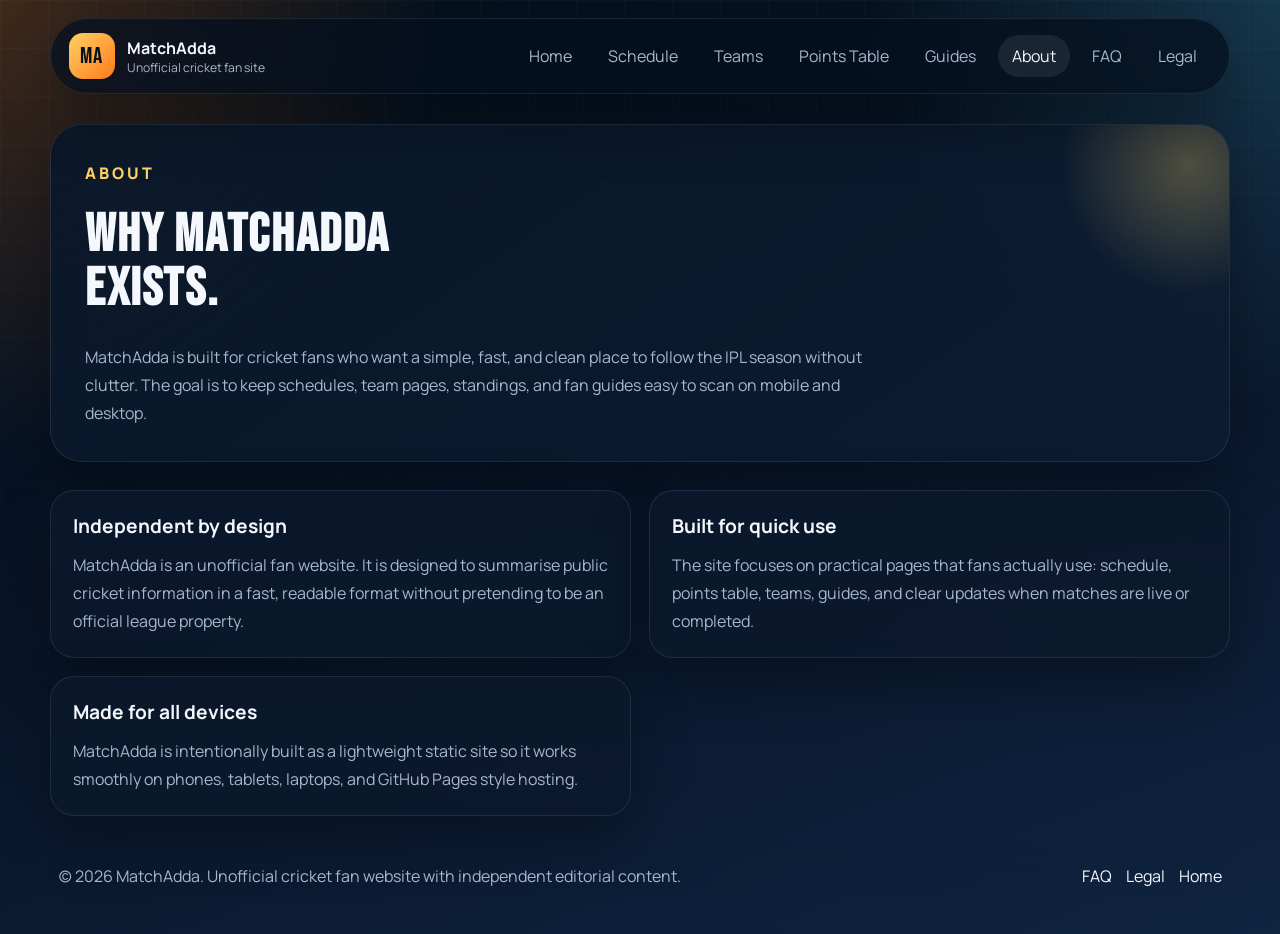
==== about.html @ 90e1fa32 "Add files via upload" ====
<!DOCTYPE html>
<html lang="en">
<head>
  <meta charset="UTF-8">
  <meta name="viewport" content="width=device-width, initial-scale=1.0">
  <title>About | MatchAdda</title>
  <meta name="description" content="Learn what MatchAdda is, why it exists, and how this independent IPL fan website is designed to help cricket fans.">
  <meta property="og:title" content="About MatchAdda">
  <meta property="og:description" content="Independent IPL fan website built for quick schedule checks, standings, teams, and match-day updates.">
  <meta property="og:type" content="website">
  <meta property="og:image" content="social-preview.svg">
  <meta name="twitter:card" content="summary_large_image">
  <meta name="twitter:title" content="About MatchAdda">
  <meta name="twitter:description" content="Independent IPL fan website built for quick schedule checks, standings, teams, and match-day updates.">
  <meta name="twitter:image" content="social-preview.svg">
  <link rel="icon" href="favicon.svg" type="image/svg+xml">
  <link rel="preconnect" href="https://fonts.googleapis.com">
  <link rel="preconnect" href="https://fonts.gstatic.com" crossorigin>
  <link href="https://fonts.googleapis.com/css2?family=Bebas+Neue&family=Manrope:wght@400;500;700;800&display=swap" rel="stylesheet">
  <link rel="stylesheet" href="style.css">
</head>
<body>
  <div class="page-shell">
    <header class="site-header">
      <a class="brand" href="index.html">
        <span class="brand-mark">MA</span>
        <span>
          <strong>MatchAdda</strong>
          <small>Unofficial cricket fan site</small>
        </span>
      </a>
      <button class="nav-toggle" aria-expanded="false" aria-controls="site-nav">Menu</button>
      <nav id="site-nav" class="site-nav">
        <a href="index.html">Home</a>
        <a href="schedule.html">Schedule</a>
        <a href="teams.html">Teams</a>
        <a href="points-table.html">Points Table</a>
        <a href="guides.html">Guides</a>
        <a class="active" href="about.html">About</a>
        <a href="faq.html">FAQ</a>
        <a href="legal.html">Legal</a>
      </nav>
    </header>

    <main class="page-main">
      <section class="page-hero">
        <p class="eyebrow">About</p>
        <h1>Why MatchAdda exists.</h1>
        <p>
          MatchAdda is built for cricket fans who want a simple, fast, and clean place to follow the IPL season without
          clutter. The goal is to keep schedules, team pages, standings, and fan guides easy to scan on mobile and desktop.
        </p>
      </section>

      <section class="section">
        <div class="split-layout">
          <article class="glass-panel">
            <h3>Independent by design</h3>
            <p>
              MatchAdda is an unofficial fan website. It is designed to summarise public cricket information in a fast,
              readable format without pretending to be an official league property.
            </p>
          </article>
          <article class="glass-panel">
            <h3>Built for quick use</h3>
            <p>
              The site focuses on practical pages that fans actually use: schedule, points table, teams, guides, and
              clear updates when matches are live or completed.
            </p>
          </article>
          <article class="glass-panel">
            <h3>Made for all devices</h3>
            <p>
              MatchAdda is intentionally built as a lightweight static site so it works smoothly on phones, tablets,
              laptops, and GitHub Pages style hosting.
            </p>
          </article>
        </div>
      </section>
    </main>

    <footer class="site-footer">
      <p>(c) 2026 MatchAdda. Unofficial cricket fan website with independent editorial content.</p>
      <div>
        <a href="faq.html">FAQ</a>
        <a href="legal.html">Legal</a>
        <a href="index.html">Home</a>
      </div>
    </footer>
  </div>

  <script src="main.js"></script>
</body>
</html>
---- style.css ----
:root {
  --bg: #07111f;
  --bg-soft: #0d1d32;
  --panel: rgba(11, 25, 45, 0.82);
  --panel-strong: rgba(9, 19, 36, 0.92);
  --line: rgba(255, 255, 255, 0.09);
  --text: #f4f7fb;
  --muted: #a7b7cd;
  --orange: #ff7a18;
  --gold: #ffd166;
  --sky: #52c7ea;
  --red: #ff5d73;
  --shadow: 0 24px 60px rgba(0, 0, 0, 0.32);
  --radius: 24px;
  --radius-sm: 16px;
}

* {
  box-sizing: border-box;
}

html {
  scroll-behavior: smooth;
}

body {
  margin: 0;
  min-height: 100vh;
  font-family: "Manrope", sans-serif;
  color: var(--text);
  overflow-x: hidden;
  background:
    radial-gradient(circle at top left, rgba(255, 122, 24, 0.24), transparent 28%),
    radial-gradient(circle at top right, rgba(82, 199, 234, 0.2), transparent 26%),
    linear-gradient(160deg, #04101b 0%, #081427 44%, #0f2440 100%);
}

body::before {
  content: "";
  position: fixed;
  inset: 0;
  pointer-events: none;
  background-image:
    linear-gradient(rgba(255, 255, 255, 0.03) 1px, transparent 1px),
    linear-gradient(90deg, rgba(255, 255, 255, 0.03) 1px, transparent 1px);
  background-size: 48px 48px;
  mask-image: linear-gradient(to bottom, rgba(0, 0, 0, 0.75), transparent);
}

a {
  color: inherit;
  text-decoration: none;
}

.page-shell {
  width: min(1180px, calc(100% - 32px));
  margin: 0 auto;
  padding: 18px 0 40px;
  min-width: 0;
}

.site-header,
.site-footer,
.hero,
.page-hero,
.info-card,
.team-card,
.guide-card,
.glass-panel,
.featured-card,
.table-wrap,
.timeline-item {
  backdrop-filter: blur(16px);
}

.site-header {
  position: sticky;
  top: 16px;
  z-index: 20;
  display: flex;
  align-items: center;
  justify-content: space-between;
  gap: 20px;
  margin-bottom: 30px;
  padding: 14px 18px;
  background: rgba(5, 16, 30, 0.74);
  border: 1px solid var(--line);
  border-radius: 999px;
  box-shadow: var(--shadow);
}

.brand {
  display: inline-flex;
  align-items: center;
  gap: 12px;
  min-width: 0;
}

.brand strong,
.brand small {
  display: block;
}

.brand strong {
  font-size: 1rem;
}

.brand small {
  color: var(--muted);
  font-size: 0.76rem;
}

.brand-mark {
  display: grid;
  place-items: center;
  width: 46px;
  height: 46px;
  border-radius: 14px;
  font-family: "Bebas Neue", sans-serif;
  font-size: 1.45rem;
  letter-spacing: 0.06em;
  color: #04101b;
  background: linear-gradient(135deg, var(--gold), var(--orange));
}

.site-nav {
  display: flex;
  align-items: center;
  gap: 8px;
  flex-wrap: wrap;
  justify-content: flex-end;
}

.site-nav a {
  padding: 10px 14px;
  border-radius: 999px;
  color: var(--muted);
  transition: 0.25s ease;
}

.site-nav a:hover,
.site-nav a.active {
  color: var(--text);
  background: rgba(255, 255, 255, 0.08);
}

.nav-toggle {
  display: none;
  border: 0;
  padding: 10px 14px;
  border-radius: 999px;
  color: var(--text);
  background: rgba(255, 255, 255, 0.08);
  font: inherit;
}

.hero,
.page-hero {
  position: relative;
  overflow: hidden;
  min-width: 0;
  background: linear-gradient(145deg, rgba(10, 24, 43, 0.92), rgba(13, 29, 50, 0.72));
  border: 1px solid var(--line);
  border-radius: calc(var(--radius) + 8px);
  box-shadow: var(--shadow);
}

.hero {
  display: grid;
  grid-template-columns: 1.2fr 0.8fr;
  gap: 26px;
  padding: 42px;
  min-height: 0;
}

.page-hero {
  display: grid;
  gap: 14px;
  align-content: start;
  width: 100%;
  padding: 34px;
  min-height: 0;
}

.compact-hero {
  gap: 12px;
}

.hero::after,
.page-hero::after {
  content: "";
  position: absolute;
  right: -90px;
  top: -90px;
  width: 260px;
  height: 260px;
  border-radius: 50%;
  background: radial-gradient(circle, rgba(255, 209, 102, 0.28), transparent 70%);
}

.eyebrow {
  margin: 0 0 8px;
  color: var(--gold);
  font-size: 0.85rem;
  font-weight: 800;
  letter-spacing: 0.18em;
  text-transform: uppercase;
}

h1,
h2,
h3 {
  margin: 0 0 12px;
}

h1 {
  max-width: 10ch;
  font-family: "Bebas Neue", sans-serif;
  font-size: clamp(3rem, 8vw, 5.8rem);
  line-height: 0.95;
  letter-spacing: 0.03em;
}

.page-hero h1 {
  max-width: 16ch;
  font-size: clamp(2.35rem, 4.2vw, 4.2rem);
  line-height: 1;
}

h2 {
  font-size: clamp(1.8rem, 3vw, 2.6rem);
  line-height: 1.05;
}

h3 {
  font-size: 1.2rem;
}

p {
  margin: 0;
  color: var(--muted);
  line-height: 1.75;
  overflow-wrap: anywhere;
}

.hero-text {
  max-width: 58ch;
  font-size: 1.04rem;
}

.page-hero p {
  max-width: 78ch;
  font-size: 1rem;
}

.hero-actions {
  display: flex;
  flex-wrap: wrap;
  gap: 12px;
  margin: 26px 0;
}

.btn {
  display: inline-flex;
  align-items: center;
  justify-content: center;
  min-height: 48px;
  padding: 0 18px;
  border-radius: 999px;
  font-weight: 800;
  transition: transform 0.25s ease, background 0.25s ease;
}

.btn:hover {
  transform: translateY(-2px);
}

.btn-primary {
  color: #05101b;
  background: linear-gradient(135deg, var(--gold), var(--orange));
}

.btn-secondary {
  background: rgba(255, 255, 255, 0.08);
  border: 1px solid var(--line);
}

.hero-meta {
  display: grid;
  gap: 10px;
  padding: 0;
  margin: 0;
  list-style: none;
}

.hero-meta li {
  padding: 12px 14px;
  color: var(--muted);
  background: rgba(255, 255, 255, 0.04);
  border: 1px solid var(--line);
  border-radius: 14px;
}

.hero-panel {
  display: grid;
  gap: 18px;
  align-content: center;
}

.featured-card,
.info-card,
.team-card,
.guide-card,
.glass-panel,
.timeline-item {
  padding: 22px;
  background: var(--panel);
  border: 1px solid var(--line);
  border-radius: var(--radius);
  box-shadow: var(--shadow);
}

.card-label {
  margin-bottom: 10px;
  color: var(--sky);
  font-size: 0.78rem;
  font-weight: 800;
  letter-spacing: 0.16em;
  text-transform: uppercase;
}

.mini-grid,
.card-grid,
.split-layout,
.guide-list,
.legal-stack {
  display: grid;
  gap: 18px;
  min-width: 0;
}

.mini-grid {
  grid-template-columns: repeat(2, minmax(0, 1fr));
}

.stat-chip {
  padding: 16px;
  background: rgba(255, 255, 255, 0.04);
  border: 1px solid var(--line);
  border-radius: var(--radius-sm);
}

.stat-chip span {
  display: block;
  margin-bottom: 8px;
  color: var(--muted);
  font-size: 0.85rem;
}

.today-match {
  display: grid;
  grid-template-columns: 1.3fr 0.7fr;
  gap: 18px;
  padding: 22px;
  background: linear-gradient(135deg, rgba(17, 36, 60, 0.9), rgba(13, 29, 50, 0.76));
  border: 1px solid var(--line);
  border-radius: var(--radius);
  box-shadow: var(--shadow);
}

.today-match-copy,
.today-match-meta {
  min-width: 0;
}

.today-match-meta {
  display: grid;
  align-content: center;
  justify-items: end;
  gap: 12px;
}

.status-pill {
  display: inline-flex;
  align-items: center;
  justify-content: center;
  min-height: 36px;
  padding: 0 14px;
  border-radius: 999px;
  font-size: 0.84rem;
  font-weight: 800;
  letter-spacing: 0.08em;
  text-transform: uppercase;
  white-space: nowrap;
}

.status-live {
  color: #fff5f7;
  background: linear-gradient(135deg, #ff5d73, #ff7a18);
}

.status-upcoming {
  color: #dff7ff;
  background: rgba(82, 199, 234, 0.16);
  border: 1px solid rgba(82, 199, 234, 0.3);
}

.status-completed {
  color: #eefde2;
  background: rgba(155, 229, 100, 0.14);
  border: 1px solid rgba(155, 229, 100, 0.34);
}

.section {
  margin-top: 28px;
}

.section-heading {
  margin-bottom: 18px;
}

.section-note {
  margin-top: 14px;
  padding: 12px 14px;
  color: var(--muted);
  background: rgba(255, 255, 255, 0.04);
  border: 1px solid var(--line);
  border-radius: 14px;
}

.card-grid {
  grid-template-columns: repeat(4, minmax(0, 1fr));
}

.card-grid.two-up,
.split-layout {
  grid-template-columns: repeat(2, minmax(0, 1fr));
}

.info-card a {
  display: inline-block;
  margin-top: 16px;
  color: var(--text);
  font-weight: 800;
}

.accent-orange {
  border-color: rgba(255, 122, 24, 0.25);
}

.accent-blue {
  border-color: rgba(82, 199, 234, 0.25);
}

.accent-gold {
  border-color: rgba(255, 209, 102, 0.25);
}

.accent-red {
  border-color: rgba(255, 93, 115, 0.25);
}

.page-main {
  display: grid;
  gap: 0;
  min-width: 0;
}

.timeline {
  display: grid;
  gap: 16px;
  min-width: 0;
}

.timeline-item {
  display: grid;
  grid-template-columns: 120px 1fr;
  gap: 16px;
  align-items: start;
  min-width: 0;
}

.timeline-date {
  display: inline-flex;
  justify-content: center;
  justify-self: start;
  width: fit-content;
  max-width: 100%;
  padding: 10px 14px;
  color: #04101b;
  font-weight: 800;
  background: linear-gradient(135deg, var(--gold), var(--orange));
  border-radius: 999px;
}

.table-wrap {
  position: relative;
  display: block;
  width: 100%;
  max-width: 100%;
  inline-size: 100%;
  overflow-x: auto;
  overflow-y: hidden;
  -webkit-overflow-scrolling: touch;
  overscroll-behavior-x: contain;
  touch-action: pan-x;
  padding: 10px;
  background: var(--panel-strong);
  border: 1px solid var(--line);
  border-radius: var(--radius);
  box-shadow: var(--shadow);
  scrollbar-width: thin;
  min-width: 0;
}

.table-wrap table {
  width: 100%;
  border-collapse: collapse;
  min-width: 680px;
}

th,
td {
  padding: 16px 14px;
  text-align: left;
  border-bottom: 1px solid rgba(255, 255, 255, 0.08);
}

th {
  color: var(--gold);
  font-size: 0.88rem;
  letter-spacing: 0.08em;
  text-transform: uppercase;
}

tbody tr:hover {
  background: rgba(255, 255, 255, 0.03);
}

.team-grid {
  display: grid;
  grid-template-columns: repeat(2, minmax(0, 1fr));
  gap: 18px;
  min-width: 0;
}

.team-card p {
  margin-bottom: 10px;
  color: var(--gold);
}

.team-card span {
  color: var(--muted);
  line-height: 1.7;
}

.guide-list,
.legal-stack {
  grid-template-columns: repeat(2, minmax(0, 1fr));
}

.faq-list {
  display: grid;
  gap: 18px;
}

.site-footer {
  display: flex;
  align-items: center;
  justify-content: space-between;
  gap: 18px;
  margin-top: 28px;
  padding: 18px 8px 4px;
  min-width: 0;
}

.site-footer div {
  display: flex;
  flex-wrap: wrap;
  gap: 14px;
  min-width: 0;
}

.hero-copy,
.hero-panel,
.info-card,
.team-card,
.guide-card,
.glass-panel,
.featured-card,
.section,
.section-heading {
  min-width: 0;
}

.site-nav a,
.brand strong,
.brand small,
.site-footer a,
.site-footer p {
  overflow-wrap: anywhere;
}

@media (max-width: 1120px) {
  .page-shell {
    width: min(100% - 28px, 1180px);
  }

  .hero {
    grid-template-columns: 1fr;
    padding: 34px 28px;
  }

  .site-nav {
    gap: 6px;
  }

  .card-grid {
    grid-template-columns: repeat(2, minmax(0, 1fr));
  }

  .today-match {
    grid-template-columns: 1fr;
  }

  .today-match-meta {
    justify-items: start;
  }
}

@media (max-width: 960px) {
  .site-header {
    top: 10px;
    margin-bottom: 24px;
    padding: 12px 14px;
  }

  .site-nav a {
    padding: 9px 12px;
  }

  .card-grid,
  .card-grid.two-up,
  .split-layout,
  .team-grid,
  .guide-list,
  .legal-stack,
  .faq-list {
    grid-template-columns: 1fr;
  }

  .hero {
    padding: 32px 24px;
  }

  .page-hero {
    padding: 26px 22px;
  }

  h1 {
    max-width: 11ch;
  }

  .page-hero h1 {
    max-width: 13ch;
    font-size: clamp(2.2rem, 6vw, 3.4rem);
  }
}

@media (max-width: 760px) {
  .page-shell {
    width: min(100% - 20px, 1180px);
  }

  .site-header {
    position: sticky;
    align-items: flex-start;
    flex-wrap: wrap;
    border-radius: 28px;
  }

  .nav-toggle {
    display: inline-flex;
    margin-left: auto;
  }

  .site-nav {
    display: none;
    width: 100%;
    flex-direction: column;
    align-items: stretch;
    padding-top: 8px;
  }

  .site-nav.open {
    display: flex;
  }

  .site-nav a {
    border-radius: 14px;
  }

  .hero,
  .page-hero {
    border-radius: 28px;
  }

  .hero {
    padding: 26px 18px;
    gap: 18px;
  }

  .page-hero {
    padding: 22px 18px;
  }

  .section {
    margin-top: 22px;
  }

  .featured-card,
  .info-card,
  .team-card,
  .guide-card,
  .glass-panel,
  .timeline-item {
    padding: 18px;
  }

  .mini-grid {
    grid-template-columns: 1fr;
  }

  .timeline-item {
    grid-template-columns: 1fr;
  }

  .site-footer {
    flex-direction: column;
    align-items: flex-start;
    padding-top: 8px;
  }

  .site-footer p {
    font-size: 0.92rem;
    max-width: 100%;
  }

  th,
  td {
    padding: 14px 10px;
  }

  .table-wrap table {
    min-width: 700px;
  }
}

@media (max-width: 480px) {
  .page-shell {
    width: calc(100% - 16px);
    padding-top: 12px;
  }

  .site-header {
    top: 8px;
    gap: 12px;
    padding: 12px;
    border-radius: 24px;
  }

  .brand {
    gap: 10px;
    max-width: calc(100% - 92px);
  }

  .brand-mark {
    width: 40px;
    height: 40px;
    border-radius: 12px;
    font-size: 1.25rem;
  }

  .brand strong {
    font-size: 0.95rem;
  }

  .brand small {
    font-size: 0.72rem;
  }

  .nav-toggle {
    padding: 9px 12px;
  }

  .hero,
  .page-hero {
    border-radius: 24px;
  }

  .hero {
    padding: 22px 16px;
  }

  .page-hero {
    padding: 18px 14px;
  }

  h1 {
    max-width: none;
    font-size: clamp(2.35rem, 14vw, 3.3rem);
  }

  .page-hero h1 {
    max-width: 10ch;
    font-size: clamp(1.7rem, 8.4vw, 2.2rem);
    line-height: 1.02;
    word-break: break-word;
  }

  h2 {
    font-size: clamp(1.4rem, 8vw, 2rem);
  }

  .hero-text,
  p {
    font-size: 0.96rem;
    line-height: 1.65;
  }

  .page-hero p {
    max-width: none;
    font-size: 0.92rem;
  }

  .site-footer p,
  .timeline-item p,
  .info-card p,
  .page-hero p {
    overflow-wrap: anywhere;
    word-break: break-word;
  }

  .compact-hero {
    gap: 10px;
  }

  .timeline-item {
    overflow: hidden;
  }

  .timeline-date {
    padding: 8px 12px;
    font-size: 0.9rem;
    white-space: nowrap;
  }

  .timeline-item h3 {
    font-size: 1rem;
    margin-bottom: 8px;
  }

  .timeline-item p {
    font-size: 0.9rem;
  }

  .card-grid.two-up {
    gap: 14px;
  }

  .card-grid.two-up .info-card {
    overflow: hidden;
  }

  .card-grid.two-up .info-card h3 {
    font-size: 1rem;
  }

  .card-grid.two-up .info-card p {
    font-size: 0.9rem;
  }

  .btn {
    width: 100%;
  }

  .hero-actions {
    display: grid;
    grid-template-columns: 1fr;
  }

  .hero-meta li,
  .stat-chip,
  .site-nav a {
    padding-left: 12px;
    padding-right: 12px;
  }

  .table-wrap {
    display: block;
    overflow-x: auto;
    overflow-y: hidden;
    max-width: 100%;
    inline-size: 100%;
    padding: 8px 6px 10px;
    border-radius: 20px;
    touch-action: pan-x;
    contain: inline-size layout paint;
  }

  .table-wrap table {
    width: max-content;
    min-width: 720px;
  }

  th,
  td {
    white-space: nowrap;
  }

  .table-wrap::after {
    content: "Swipe left-right to view full table";
    display: block;
    margin-top: 10px;
    color: var(--muted);
    font-size: 0.82rem;
    text-align: center;
  }

  .eyebrow {
    font-size: 0.78rem;
    letter-spacing: 0.14em;
  }

  .site-footer {
    gap: 12px;
    padding-bottom: 10px;
  }

  .site-footer div {
    gap: 10px 14px;
  }
}
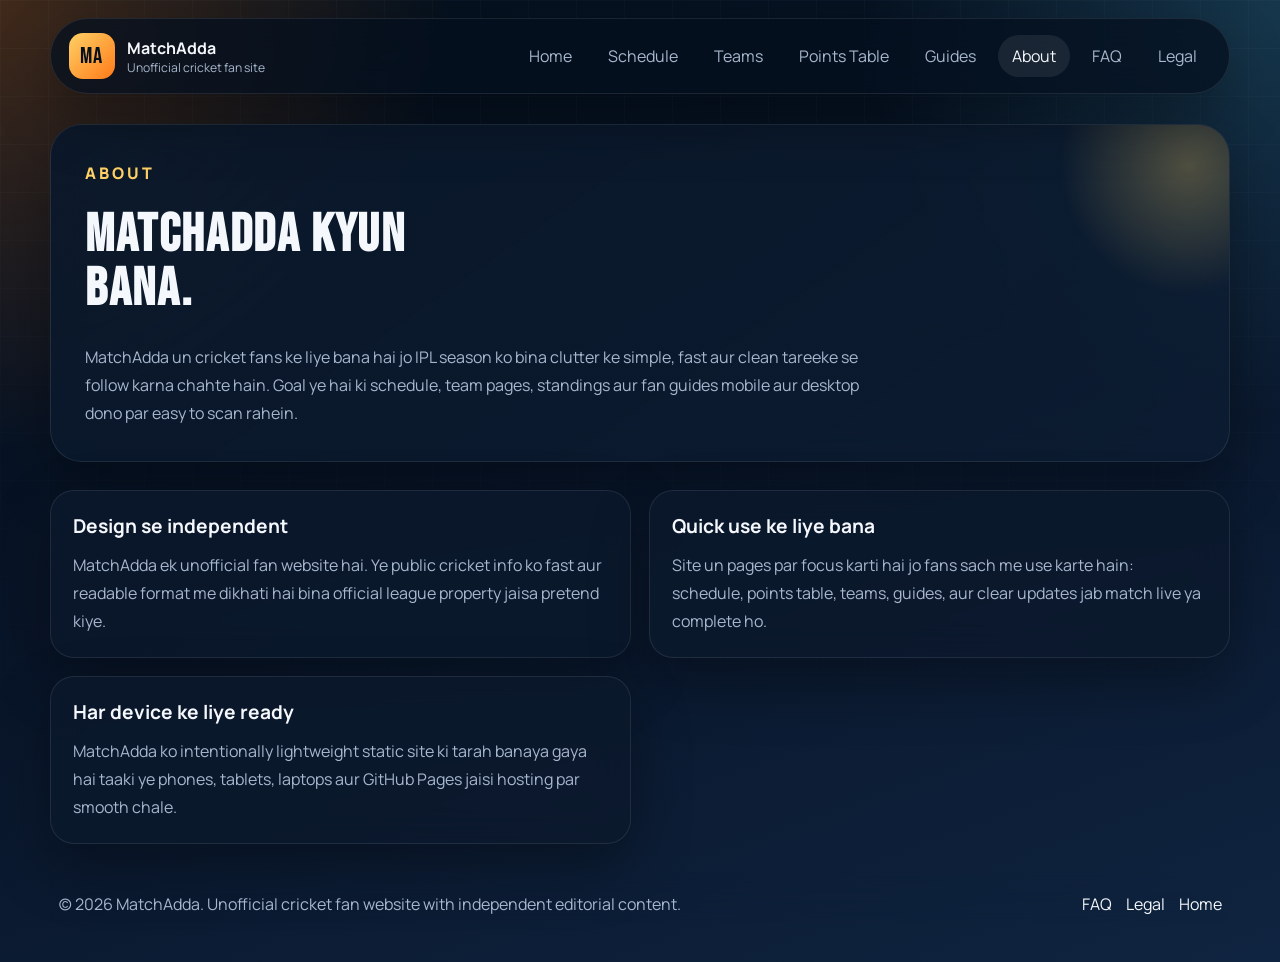
==== commit a72a0a03: "Add files via upload" ====
--- a/about.html
+++ b/about.html
@@ -4,14 +4,14 @@
   <meta charset="UTF-8">
   <meta name="viewport" content="width=device-width, initial-scale=1.0">
   <title>About | MatchAdda</title>
-  <meta name="description" content="Learn what MatchAdda is, why it exists, and how this independent IPL fan website is designed to help cricket fans.">
+  <meta name="description" content="Jaano MatchAdda kya hai, kyun bana hai, aur ye independent IPL fan website cricket fans ki kaise help karti hai.">
   <meta property="og:title" content="About MatchAdda">
-  <meta property="og:description" content="Independent IPL fan website built for quick schedule checks, standings, teams, and match-day updates.">
+  <meta property="og:description" content="Independent IPL fan website jo quick schedule checks, standings, teams aur match-day updates ke liye bani hai.">
   <meta property="og:type" content="website">
   <meta property="og:image" content="social-preview.svg">
   <meta name="twitter:card" content="summary_large_image">
   <meta name="twitter:title" content="About MatchAdda">
-  <meta name="twitter:description" content="Independent IPL fan website built for quick schedule checks, standings, teams, and match-day updates.">
+  <meta name="twitter:description" content="Independent IPL fan website jo quick schedule checks, standings, teams aur match-day updates ke liye bani hai.">
   <meta name="twitter:image" content="social-preview.svg">
   <link rel="icon" href="favicon.svg" type="image/svg+xml">
   <link rel="preconnect" href="https://fonts.googleapis.com">
@@ -45,34 +45,31 @@
     <main class="page-main">
       <section class="page-hero">
         <p class="eyebrow">About</p>
-        <h1>Why MatchAdda exists.</h1>
+        <h1>MatchAdda kyun bana.</h1>
         <p>
-          MatchAdda is built for cricket fans who want a simple, fast, and clean place to follow the IPL season without
-          clutter. The goal is to keep schedules, team pages, standings, and fan guides easy to scan on mobile and desktop.
+          MatchAdda un cricket fans ke liye bana hai jo IPL season ko bina clutter ke simple, fast aur clean tareeke se follow karna chahte hain.
+          Goal ye hai ki schedule, team pages, standings aur fan guides mobile aur desktop dono par easy to scan rahein.
         </p>
       </section>
 
       <section class="section">
         <div class="split-layout">
           <article class="glass-panel">
-            <h3>Independent by design</h3>
+            <h3>Design se independent</h3>
             <p>
-              MatchAdda is an unofficial fan website. It is designed to summarise public cricket information in a fast,
-              readable format without pretending to be an official league property.
+              MatchAdda ek unofficial fan website hai. Ye public cricket info ko fast aur readable format me dikhati hai bina official league property jaisa pretend kiye.
             </p>
           </article>
           <article class="glass-panel">
-            <h3>Built for quick use</h3>
+            <h3>Quick use ke liye bana</h3>
             <p>
-              The site focuses on practical pages that fans actually use: schedule, points table, teams, guides, and
-              clear updates when matches are live or completed.
+              Site un pages par focus karti hai jo fans sach me use karte hain: schedule, points table, teams, guides, aur clear updates jab match live ya complete ho.
             </p>
           </article>
           <article class="glass-panel">
-            <h3>Made for all devices</h3>
+            <h3>Har device ke liye ready</h3>
             <p>
-              MatchAdda is intentionally built as a lightweight static site so it works smoothly on phones, tablets,
-              laptops, and GitHub Pages style hosting.
+              MatchAdda ko intentionally lightweight static site ki tarah banaya gaya hai taaki ye phones, tablets, laptops aur GitHub Pages jaisi hosting par smooth chale.
             </p>
           </article>
         </div>
--- a/style.css
+++ b/style.css
@@ -403,6 +403,12 @@
   color: #dff7ff;
   background: rgba(82, 199, 234, 0.16);
   border: 1px solid rgba(82, 199, 234, 0.3);
+}
+
+.status-today {
+  color: #e8f6ff;
+  background: rgba(44, 169, 225, 0.18);
+  border: 1px solid rgba(82, 199, 234, 0.34);
 }
 
 .status-completed {
@@ -581,6 +587,68 @@
   min-width: 0;
 }
 
+.maintenance-shell {
+  width: min(920px, calc(100% - 32px));
+  margin: 0 auto;
+  padding: 24px 0 40px;
+}
+
+.maintenance-screen {
+  display: grid;
+  gap: 24px;
+  padding: 40px;
+}
+
+.maintenance-grid {
+  display: grid;
+  grid-template-columns: 1.1fr 0.9fr;
+  gap: 18px;
+}
+
+.maintenance-note {
+  display: inline-flex;
+  align-items: center;
+  gap: 10px;
+  width: fit-content;
+  padding: 10px 14px;
+  color: #04101b;
+  font-weight: 800;
+  background: linear-gradient(135deg, var(--gold), var(--orange));
+  border-radius: 999px;
+}
+
+.maintenance-copy p,
+.maintenance-card p {
+  max-width: 62ch;
+}
+
+.maintenance-list {
+  display: grid;
+  gap: 12px;
+  padding: 0;
+  margin: 0;
+  list-style: none;
+}
+
+.maintenance-list li {
+  padding: 14px 16px;
+  background: rgba(255, 255, 255, 0.05);
+  border: 1px solid var(--line);
+  border-radius: 14px;
+}
+
+.maintenance-card {
+  padding: 22px;
+  background: var(--panel);
+  border: 1px solid var(--line);
+  border-radius: var(--radius);
+  box-shadow: var(--shadow);
+}
+
+.maintenance-card strong {
+  color: var(--text);
+}
+
 .hero-copy,
 .hero-panel,
 .info-card,
@@ -642,6 +710,7 @@
   .card-grid,
   .card-grid.two-up,
   .split-layout,
+  .maintenance-grid,
   .team-grid,
   .guide-list,
   .legal-stack,
@@ -804,6 +873,16 @@
 
   .page-hero {
     padding: 18px 14px;
+  }
+
+  .maintenance-shell {
+    width: calc(100% - 16px);
+    padding-top: 12px;
+  }
+
+  .maintenance-screen {
+    padding: 22px 16px;
+    border-radius: 24px;
   }
 
   h1 {
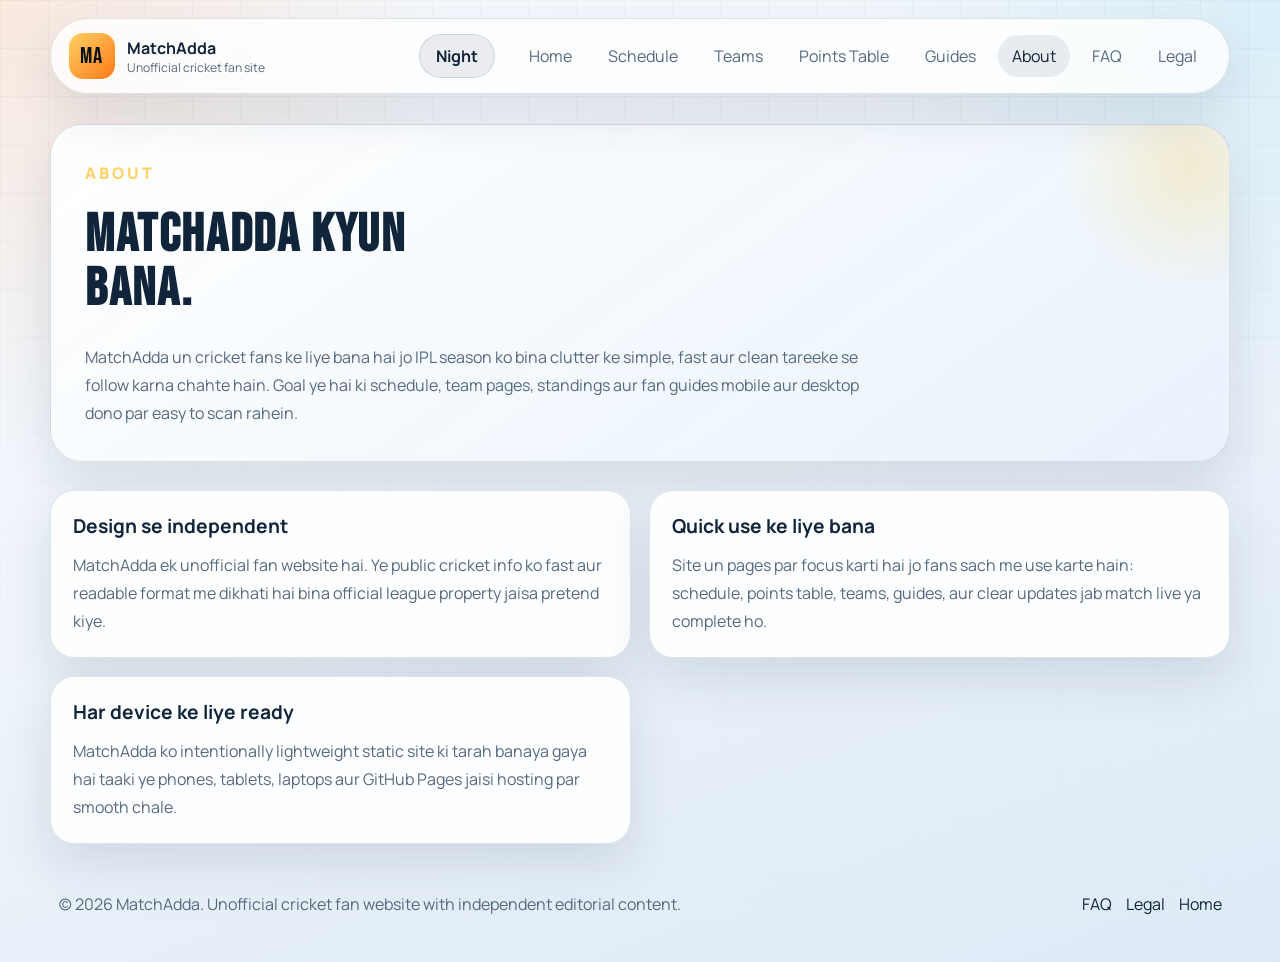
==== commit b1925165: "Add files via upload" ====
--- a/about.html
+++ b/about.html
@@ -14,6 +14,12 @@
   <meta name="twitter:description" content="Independent IPL fan website jo quick schedule checks, standings, teams aur match-day updates ke liye bani hai.">
   <meta name="twitter:image" content="social-preview.svg">
   <link rel="icon" href="favicon.svg" type="image/svg+xml">
+  <link rel="manifest" href="manifest.json">
+  <meta name="theme-color" content="#ff7a18">
+  <meta name="apple-mobile-web-app-capable" content="yes">
+  <meta name="apple-mobile-web-app-status-bar-style" content="black-translucent">
+  <meta name="apple-mobile-web-app-title" content="MatchAdda">
+  <link rel="apple-touch-icon" href="data:image/svg+xml,<svg xmlns='http://www.w3.org/2000/svg' viewBox='0 0 180 180'><rect fill='%2307111f' width='180' height='180'/><text x='50%' y='50%' dominant-baseline='middle' text-anchor='middle' font-size='80' fill='%23ff7a18' font-family='Bebas Neue'>MA</text></svg>">
   <link rel="preconnect" href="https://fonts.googleapis.com">
   <link rel="preconnect" href="https://fonts.gstatic.com" crossorigin>
   <link href="https://fonts.googleapis.com/css2?family=Bebas+Neue&family=Manrope:wght@400;500;700;800&display=swap" rel="stylesheet">
--- a/style.css
+++ b/style.css
@@ -1,4 +1,4 @@
-:root {
+﻿:root {
   --bg: #07111f;
   --bg-soft: #0d1d32;
   --panel: rgba(11, 25, 45, 0.82);
@@ -13,6 +13,19 @@
   --shadow: 0 24px 60px rgba(0, 0, 0, 0.32);
   --radius: 24px;
   --radius-sm: 16px;
+  color-scheme: dark;
+}
+
+html[data-theme="light"] {
+  --bg: #edf4fb;
+  --bg-soft: #dbe9f6;
+  --panel: rgba(255, 255, 255, 0.9);
+  --panel-strong: rgba(255, 255, 255, 0.96);
+  --line: rgba(15, 33, 54, 0.12);
+  --text: #10243a;
+  --muted: #55697f;
+  --shadow: 0 20px 50px rgba(21, 42, 68, 0.12);
+  color-scheme: light;
 }
 
 * {
@@ -35,6 +48,13 @@
     linear-gradient(160deg, #04101b 0%, #081427 44%, #0f2440 100%);
 }
 
+html[data-theme="light"] body {
+  background:
+    radial-gradient(circle at top left, rgba(255, 122, 24, 0.14), transparent 28%),
+    radial-gradient(circle at top right, rgba(82, 199, 234, 0.14), transparent 26%),
+    linear-gradient(160deg, #f8fbff 0%, #eef4fa 46%, #ddeaf6 100%);
+}
+
 body::before {
   content: "";
   position: fixed;
@@ -45,6 +65,12 @@
     linear-gradient(90deg, rgba(255, 255, 255, 0.03) 1px, transparent 1px);
   background-size: 48px 48px;
   mask-image: linear-gradient(to bottom, rgba(0, 0, 0, 0.75), transparent);
+}
+
+html[data-theme="light"] body::before {
+  background-image:
+    linear-gradient(rgba(16, 36, 58, 0.04) 1px, transparent 1px),
+    linear-gradient(90deg, rgba(16, 36, 58, 0.04) 1px, transparent 1px);
 }
 
 a {
@@ -89,6 +115,10 @@
   box-shadow: var(--shadow);
 }
 
+html[data-theme="light"] .site-header {
+  background: rgba(255, 255, 255, 0.8);
+}
+
 .brand {
   display: inline-flex;
   align-items: center;
@@ -144,6 +174,11 @@
   background: rgba(255, 255, 255, 0.08);
 }
 
+html[data-theme="light"] .site-nav a:hover,
+html[data-theme="light"] .site-nav a.active {
+  background: rgba(16, 36, 58, 0.08);
+}
+
 .nav-toggle {
   display: none;
   border: 0;
@@ -154,6 +189,39 @@
   font: inherit;
 }
 
+.theme-toggle {
+  display: inline-flex;
+  align-items: center;
+  justify-content: center;
+  min-height: 44px;
+  padding: 0 16px;
+  margin-left: auto;
+  border: 1px solid var(--line);
+  border-radius: 999px;
+  color: var(--text);
+  background: rgba(255, 255, 255, 0.08);
+  font: inherit;
+  font-weight: 700;
+  cursor: pointer;
+  transition: transform 0.25s ease, background 0.25s ease;
+}
+
+.theme-toggle-mobile {
+  display: none;
+  width: 100%;
+  justify-content: flex-start;
+  border-radius: 14px;
+}
+
+.theme-toggle:hover {
+  transform: translateY(-1px);
+}
+
+html[data-theme="light"] .theme-toggle,
+html[data-theme="light"] .nav-toggle {
+  background: rgba(16, 36, 58, 0.08);
+}
+
 .hero,
 .page-hero {
   position: relative;
@@ -163,6 +231,12 @@
   border: 1px solid var(--line);
   border-radius: calc(var(--radius) + 8px);
   box-shadow: var(--shadow);
+}
+
+html[data-theme="light"] .hero,
+html[data-theme="light"] .page-hero,
+html[data-theme="light"] .today-match {
+  background: linear-gradient(145deg, rgba(255, 255, 255, 0.95), rgba(232, 242, 251, 0.92));
 }
 
 .hero {
@@ -285,6 +359,10 @@
   border: 1px solid var(--line);
 }
 
+html[data-theme="light"] .btn-secondary {
+  background: rgba(16, 36, 58, 0.08);
+}
+
 .hero-meta {
   display: grid;
   gap: 10px;
@@ -299,6 +377,13 @@
   background: rgba(255, 255, 255, 0.04);
   border: 1px solid var(--line);
   border-radius: 14px;
+}
+
+html[data-theme="light"] .hero-meta li,
+html[data-theme="light"] .stat-chip,
+html[data-theme="light"] .section-note,
+html[data-theme="light"] .maintenance-list li {
+  background: rgba(16, 36, 58, 0.04);
 }
 
 .hero-panel {
@@ -417,6 +502,24 @@
   border: 1px solid rgba(155, 229, 100, 0.34);
 }
 
+html[data-theme="light"] .status-upcoming {
+  color: #0f5f84;
+  background: rgba(82, 199, 234, 0.18);
+  border-color: rgba(82, 199, 234, 0.42);
+}
+
+html[data-theme="light"] .status-today {
+  color: #0f5f84;
+  background: rgba(44, 169, 225, 0.16);
+  border-color: rgba(44, 169, 225, 0.4);
+}
+
+html[data-theme="light"] .status-completed {
+  color: #537315;
+  background: rgba(155, 229, 100, 0.2);
+  border-color: rgba(142, 205, 88, 0.44);
+}
+
 .section {
   margin-top: 28px;
 }
@@ -506,10 +609,11 @@
   max-width: 100%;
   inline-size: 100%;
   overflow-x: auto;
-  overflow-y: hidden;
+  overflow-y: visible;
   -webkit-overflow-scrolling: touch;
+  overscroll-behavior-y: auto;
   overscroll-behavior-x: contain;
-  touch-action: pan-x;
+  touch-action: auto;
   padding: 10px;
   background: var(--panel-strong);
   border: 1px solid var(--line);
@@ -520,6 +624,24 @@
 }
 
 .table-wrap table {
+  /* touch-action: pan-x pinch-zoom; */
+}
+
+html[data-theme="light"] th,
+html[data-theme="light"] .team-card p {
+  color: #c77700;
+}
+
+html[data-theme="light"] th,
+html[data-theme="light"] td {
+  border-bottom-color: rgba(16, 36, 58, 0.1);
+}
+
+html[data-theme="light"] tbody tr:hover {
+  background: rgba(16, 36, 58, 0.03);
+}
+
+.table-wrap table {
   width: 100%;
   border-collapse: collapse;
   min-width: 680px;
@@ -530,6 +652,7 @@
   padding: 16px 14px;
   text-align: left;
   border-bottom: 1px solid rgba(255, 255, 255, 0.08);
+  white-space: nowrap;
 }
 
 th {
@@ -734,6 +857,7 @@
     max-width: 13ch;
     font-size: clamp(2.2rem, 6vw, 3.4rem);
   }
+
 }
 
 @media (max-width: 760px) {
@@ -750,6 +874,10 @@
 
   .nav-toggle {
     display: inline-flex;
+    margin-left: 0;
+  }
+
+  .theme-toggle {
     margin-left: auto;
   }
 
@@ -769,6 +897,14 @@
     border-radius: 14px;
   }
 
+  .theme-toggle {
+    display: none;
+  }
+
+  .theme-toggle-mobile {
+    display: inline-flex;
+  }
+
   .hero,
   .page-hero {
     border-radius: 28px;
@@ -781,6 +917,10 @@
 
   .page-hero {
     padding: 22px 18px;
+  }
+
+  .table-wrap {
+    /* touch-action: pan-y; */
   }
 
   .section {
@@ -823,6 +963,7 @@
   .table-wrap table {
     min-width: 700px;
   }
+
 }
 
 @media (max-width: 480px) {
@@ -978,12 +1119,12 @@
   .table-wrap {
     display: block;
     overflow-x: auto;
-    overflow-y: hidden;
+    overflow-y: visible;
     max-width: 100%;
     inline-size: 100%;
     padding: 8px 6px 10px;
     border-radius: 20px;
-    touch-action: pan-x;
+    /* touch-action: pan-y; */
     contain: inline-size layout paint;
   }
 
@@ -1020,3 +1161,8 @@
     gap: 10px 14px;
   }
 }
+
+
+
+
+
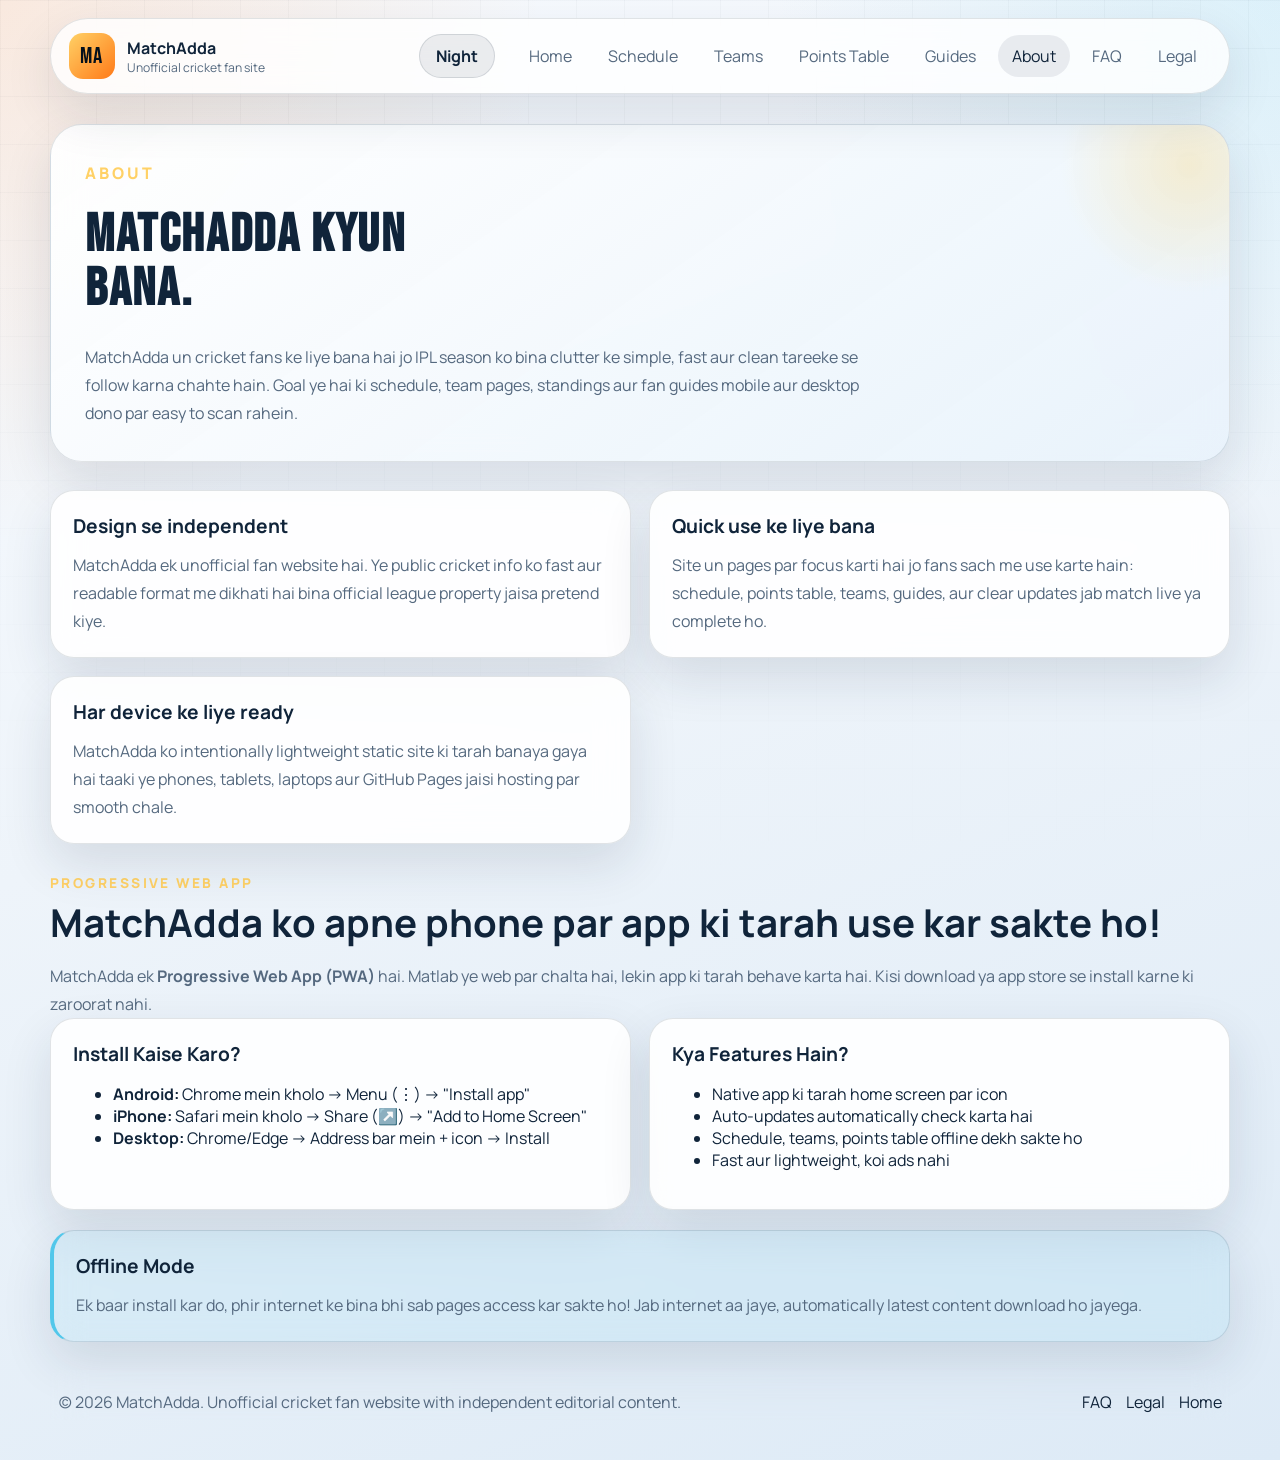
==== commit e3dda999: "Add files via upload" ====
--- a/about.html
+++ b/about.html
@@ -19,7 +19,7 @@
   <meta name="apple-mobile-web-app-capable" content="yes">
   <meta name="apple-mobile-web-app-status-bar-style" content="black-translucent">
   <meta name="apple-mobile-web-app-title" content="MatchAdda">
-  <link rel="apple-touch-icon" href="data:image/svg+xml,<svg xmlns='http://www.w3.org/2000/svg' viewBox='0 0 180 180'><rect fill='%2307111f' width='180' height='180'/><text x='50%' y='50%' dominant-baseline='middle' text-anchor='middle' font-size='80' fill='%23ff7a18' font-family='Bebas Neue'>MA</text></svg>">
+  <link rel="apple-touch-icon" href="matchadda.png">
   <link rel="preconnect" href="https://fonts.googleapis.com">
   <link rel="preconnect" href="https://fonts.gstatic.com" crossorigin>
   <link href="https://fonts.googleapis.com/css2?family=Bebas+Neue&family=Manrope:wght@400;500;700;800&display=swap" rel="stylesheet">
@@ -80,6 +80,43 @@
           </article>
         </div>
       </section>
+
+      <section class="section">
+        <div class="section-heading">
+          <p class="eyebrow">Progressive Web App</p>
+          <h2>MatchAdda ko apne phone par app ki tarah use kar sakte ho!</h2>
+        </div>
+        <p>
+          MatchAdda ek <strong>Progressive Web App (PWA)</strong> hai. Matlab ye web par chalta hai, lekin app ki tarah behave karta hai. 
+          Kisi download ya app store se install karne ki zaroorat nahi.
+        </p>
+        <div class="split-layout">
+          <article class="glass-panel">
+            <h3>Install Kaise Karo?</h3>
+            <ul>
+              <li><strong>Android:</strong> Chrome mein kholo → Menu (⋮) → "Install app"</li>
+              <li><strong>iPhone:</strong> Safari mein kholo → Share (↗️) → "Add to Home Screen"</li>
+              <li><strong>Desktop:</strong> Chrome/Edge → Address bar mein + icon → Install</li>
+            </ul>
+          </article>
+          <article class="glass-panel">
+            <h3>Kya Features Hain?</h3>
+            <ul>
+              <li>Native app ki tarah home screen par icon</li>
+              <li>Auto-updates automatically check karta hai</li>
+              <li>Schedule, teams, points table offline dekh sakte ho</li>
+              <li>Fast aur lightweight, koi ads nahi</li>
+            </ul>
+          </article>
+        </div>
+        <div class="glass-panel" style="background: rgba(82, 199, 234, 0.1); border-left: 4px solid #52c7ea; margin-top: 20px;">
+          <h3>Offline Mode</h3>
+          <p>
+            Ek baar install kar do, phir internet ke bina bhi sab pages access kar sakte ho! 
+            Jab internet aa jaye, automatically latest content download ho jayega.
+          </p>
+        </div>
+      </section>
     </main>
 
     <footer class="site-footer">
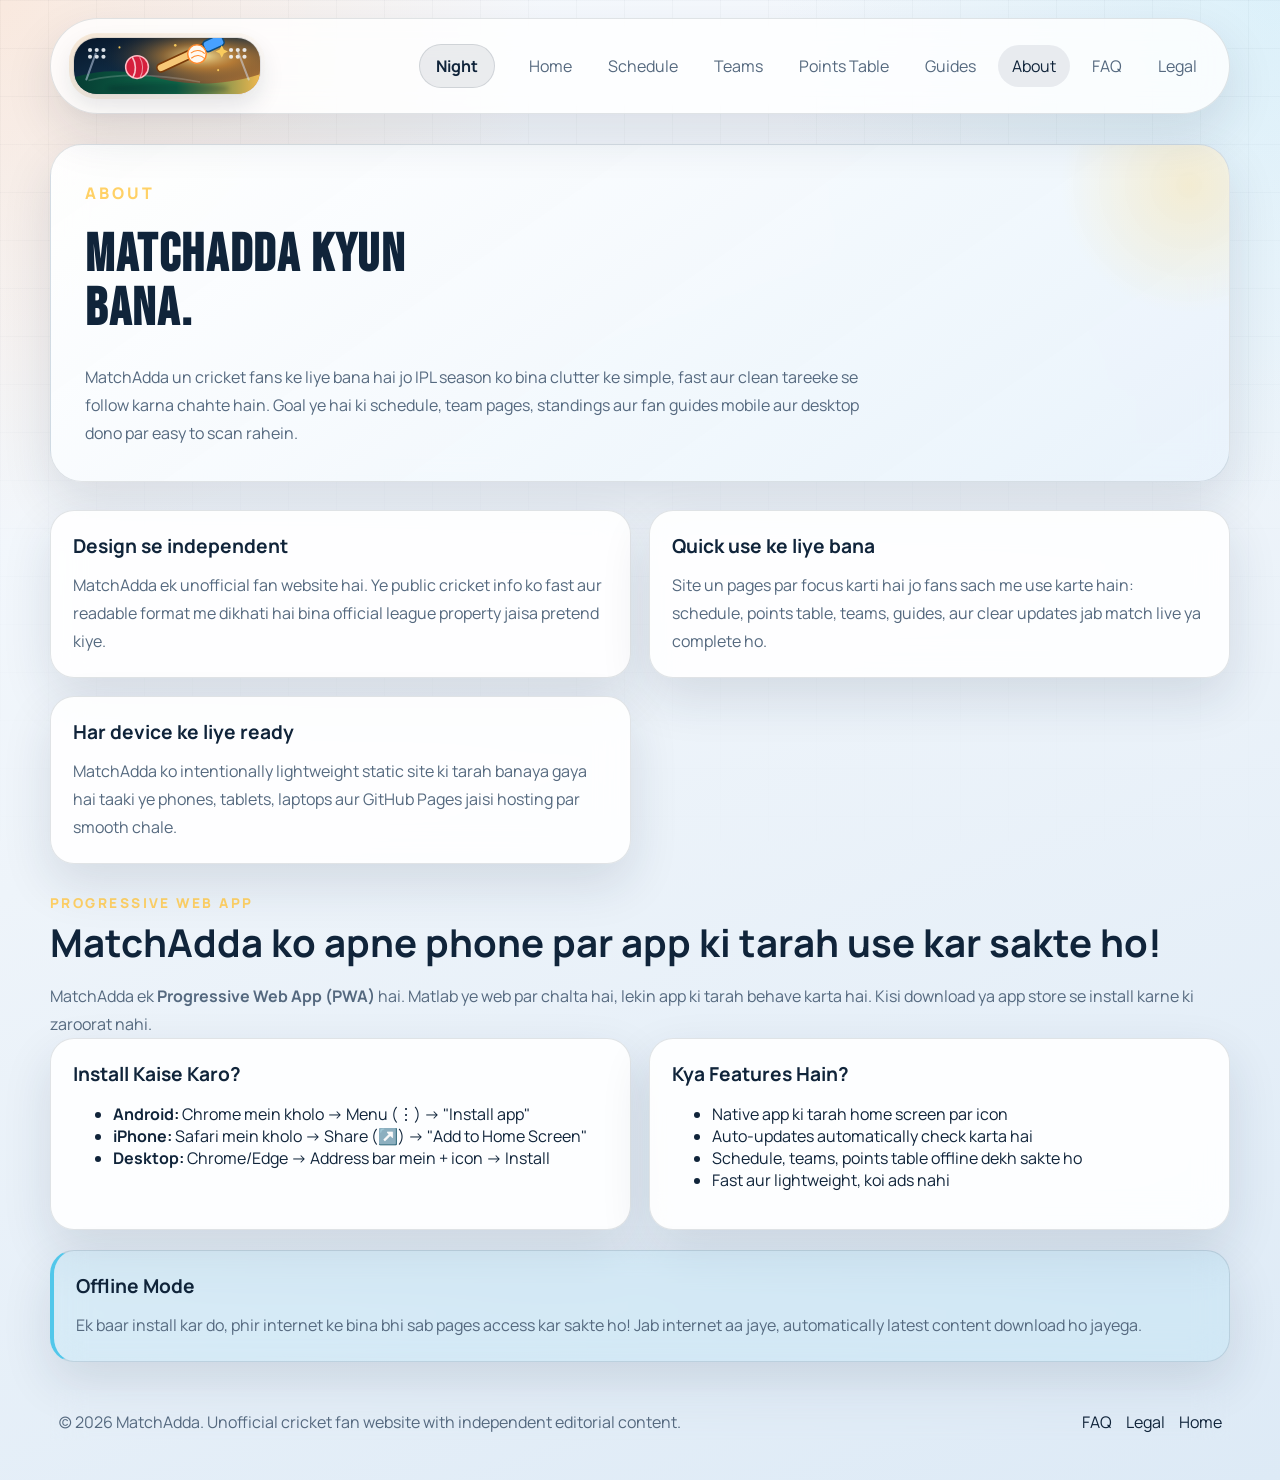
==== commit f3cb63d5: "Add files via upload" ====
--- a/about.html
+++ b/about.html
@@ -28,12 +28,8 @@
 <body>
   <div class="page-shell">
     <header class="site-header">
-      <a class="brand" href="index.html">
-        <span class="brand-mark">MA</span>
-        <span>
-          <strong>MatchAdda</strong>
-          <small>Unofficial cricket fan site</small>
-        </span>
+      <a class="brand brand-photo-link" href="index.html" aria-label="Home">
+        <img class="brand-photo" src="header-cricket.svg" alt="" aria-hidden="true">
       </a>
       <button class="nav-toggle" aria-expanded="false" aria-controls="site-nav">Menu</button>
       <nav id="site-nav" class="site-nav">
--- a/style.css
+++ b/style.css
@@ -1,4 +1,4 @@
-﻿:root {
+:root {
   --bg: #07111f;
   --bg-soft: #0d1d32;
   --panel: rgba(11, 25, 45, 0.82);
@@ -122,35 +122,41 @@
 .brand {
   display: inline-flex;
   align-items: center;
-  gap: 12px;
-  min-width: 0;
-}
-
-.brand strong,
-.brand small {
+  min-width: 0;
+}
+
+.brand-photo-link {
+  position: relative;
+  flex: 0 0 auto;
+  padding: 4px;
+  border-radius: 28px;
+  background: linear-gradient(135deg, rgba(255, 205, 92, 0.28), rgba(255, 140, 48, 0.12));
+  box-shadow: inset 0 1px 0 rgba(255, 255, 255, 0.12);
+  transition: transform 0.25s ease, box-shadow 0.25s ease;
+}
+
+.brand-photo-link:hover {
+  transform: translateY(-1px);
+  box-shadow: 0 14px 30px rgba(255, 142, 43, 0.18);
+}
+
+.brand-photo {
   display: block;
-}
-
-.brand strong {
-  font-size: 1rem;
-}
-
-.brand small {
-  color: var(--muted);
-  font-size: 0.76rem;
-}
-
-.brand-mark {
-  display: grid;
-  place-items: center;
-  width: 46px;
-  height: 46px;
-  border-radius: 14px;
-  font-family: "Bebas Neue", sans-serif;
-  font-size: 1.45rem;
-  letter-spacing: 0.06em;
-  color: #04101b;
-  background: linear-gradient(135deg, var(--gold), var(--orange));
+  width: clamp(138px, 18vw, 188px);
+  height: 58px;
+  object-fit: cover;
+  border: 1px solid rgba(255, 255, 255, 0.12);
+  border-radius: 24px;
+  box-shadow: 0 10px 24px rgba(0, 0, 0, 0.22);
+}
+
+html[data-theme="light"] .brand-photo-link {
+  background: linear-gradient(135deg, rgba(209, 120, 0, 0.14), rgba(255, 255, 255, 0.72));
+}
+
+html[data-theme="light"] .brand-photo {
+  border-color: rgba(16, 36, 58, 0.12);
+  box-shadow: 0 10px 24px rgba(16, 36, 58, 0.12);
 }
 
 .site-nav {
@@ -980,23 +986,18 @@
   }
 
   .brand {
-    gap: 10px;
     max-width: calc(100% - 92px);
   }
 
-  .brand-mark {
-    width: 40px;
-    height: 40px;
-    border-radius: 12px;
-    font-size: 1.25rem;
-  }
-
-  .brand strong {
-    font-size: 0.95rem;
-  }
-
-  .brand small {
-    font-size: 0.72rem;
+  .brand-photo-link {
+    padding: 3px;
+    border-radius: 22px;
+  }
+
+  .brand-photo {
+    width: min(150px, 44vw);
+    height: 48px;
+    border-radius: 19px;
   }
 
   .nav-toggle {
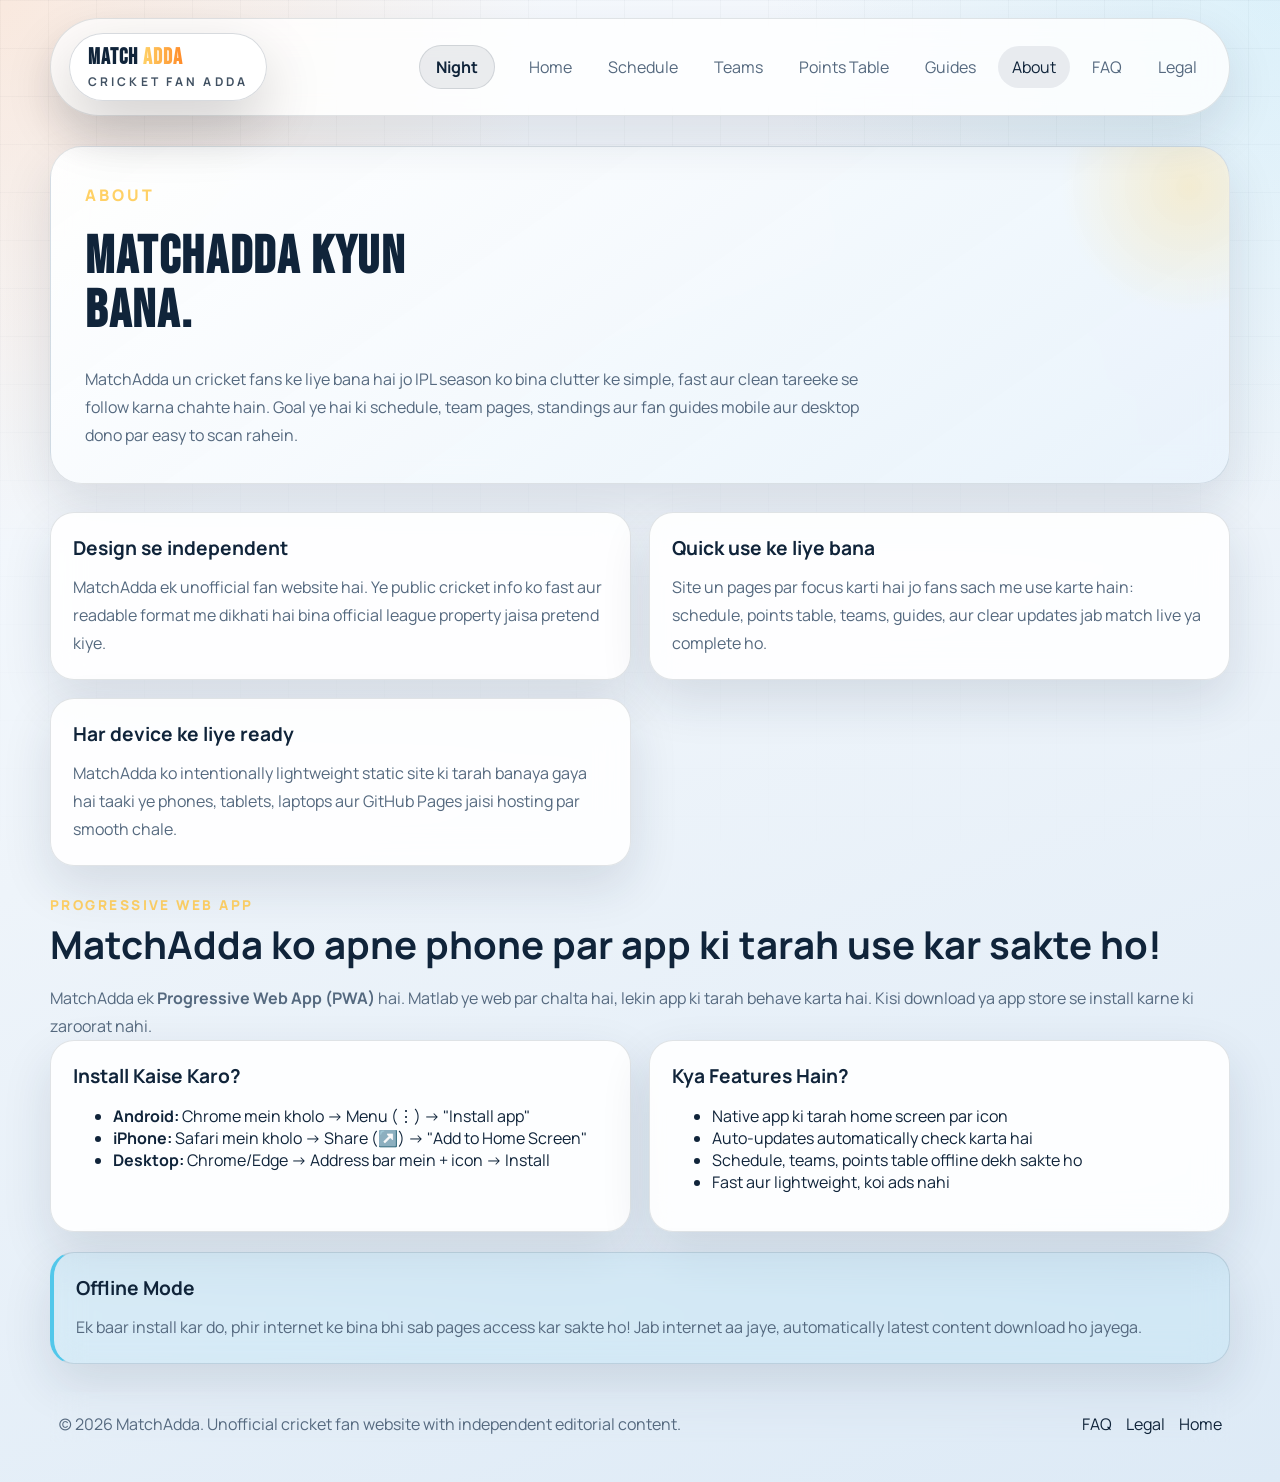
==== commit 57e6181d: "Add files via upload" ====
--- a/about.html
+++ b/about.html
@@ -29,7 +29,10 @@
   <div class="page-shell">
     <header class="site-header">
       <a class="brand brand-photo-link" href="index.html" aria-label="Home">
-        <img class="brand-photo" src="header-cricket.svg" alt="" aria-hidden="true">
+        <span class="brand-text">
+          <span class="brand-title"><span class="brand-primary">Match</span><span class="brand-accent">Adda</span></span>
+          <span class="brand-tagline">CRICKET FAN ADDA</span>
+        </span>
       </a>
       <button class="nav-toggle" aria-expanded="false" aria-controls="site-nav">Menu</button>
       <nav id="site-nav" class="site-nav">
--- a/style.css
+++ b/style.css
@@ -128,35 +128,75 @@
 .brand-photo-link {
   position: relative;
   flex: 0 0 auto;
-  padding: 4px;
-  border-radius: 28px;
-  background: linear-gradient(135deg, rgba(255, 205, 92, 0.28), rgba(255, 140, 48, 0.12));
-  box-shadow: inset 0 1px 0 rgba(255, 255, 255, 0.12);
-  transition: transform 0.25s ease, box-shadow 0.25s ease;
+  padding: 10px 18px;
+  border-radius: 999px;
+  background: rgba(4, 14, 28, 0.92);
+  border: 1px solid rgba(255, 255, 255, 0.12);
+  box-shadow: 0 24px 60px rgba(0, 0, 0, 0.18);
+  transition: transform 0.25s ease, box-shadow 0.25s ease, border-color 0.25s ease;
+  backdrop-filter: blur(14px);
 }
 
 .brand-photo-link:hover {
   transform: translateY(-1px);
-  box-shadow: 0 14px 30px rgba(255, 142, 43, 0.18);
-}
-
-.brand-photo {
-  display: block;
-  width: clamp(138px, 18vw, 188px);
-  height: 58px;
-  object-fit: cover;
-  border: 1px solid rgba(255, 255, 255, 0.12);
-  border-radius: 24px;
-  box-shadow: 0 10px 24px rgba(0, 0, 0, 0.22);
+  box-shadow: 0 28px 70px rgba(0, 0, 0, 0.24);
+  border-color: rgba(255, 186, 84, 0.25);
 }
 
 html[data-theme="light"] .brand-photo-link {
-  background: linear-gradient(135deg, rgba(209, 120, 0, 0.14), rgba(255, 255, 255, 0.72));
-}
-
-html[data-theme="light"] .brand-photo {
-  border-color: rgba(16, 36, 58, 0.12);
-  box-shadow: 0 10px 24px rgba(16, 36, 58, 0.12);
+  background: rgba(255, 255, 255, 0.92);
+  border-color: rgba(33, 52, 72, 0.18);
+}
+
+html[data-theme="light"] .brand-title {
+  color: #10243a;
+}
+
+html[data-theme="light"] .brand-primary {
+  color: #10243a;
+}
+
+html[data-theme="light"] .brand-tagline {
+  color: rgba(33, 52, 72, 0.85);
+}
+
+.brand-text {
+  display: inline-flex;
+  flex-direction: column;
+  align-items: flex-start;
+  gap: 2px;
+  min-width: 0;
+}
+
+.brand-title {
+  display: inline-flex;
+  align-items: center;
+  gap: 0.18em;
+  font-family: "Bebas Neue", sans-serif;
+  font-size: clamp(1.15rem, 1.75vw, 1.6rem);
+  font-weight: 900;
+  letter-spacing: 0.05em;
+  text-transform: uppercase;
+  color: #fff;
+}
+
+.brand-primary {
+  color: #f7f2d6;
+}
+
+.brand-accent {
+  background: linear-gradient(90deg, #ffd166 0%, #ff8b29 100%);
+  -webkit-background-clip: text;
+  -webkit-text-fill-color: transparent;
+}
+
+.brand-tagline {
+  font-family: "Manrope", sans-serif;
+  font-size: 0.75rem;
+  font-weight: 700;
+  color: rgba(255, 255, 255, 0.78);
+  letter-spacing: 0.26em;
+  text-transform: uppercase;
 }
 
 .site-nav {
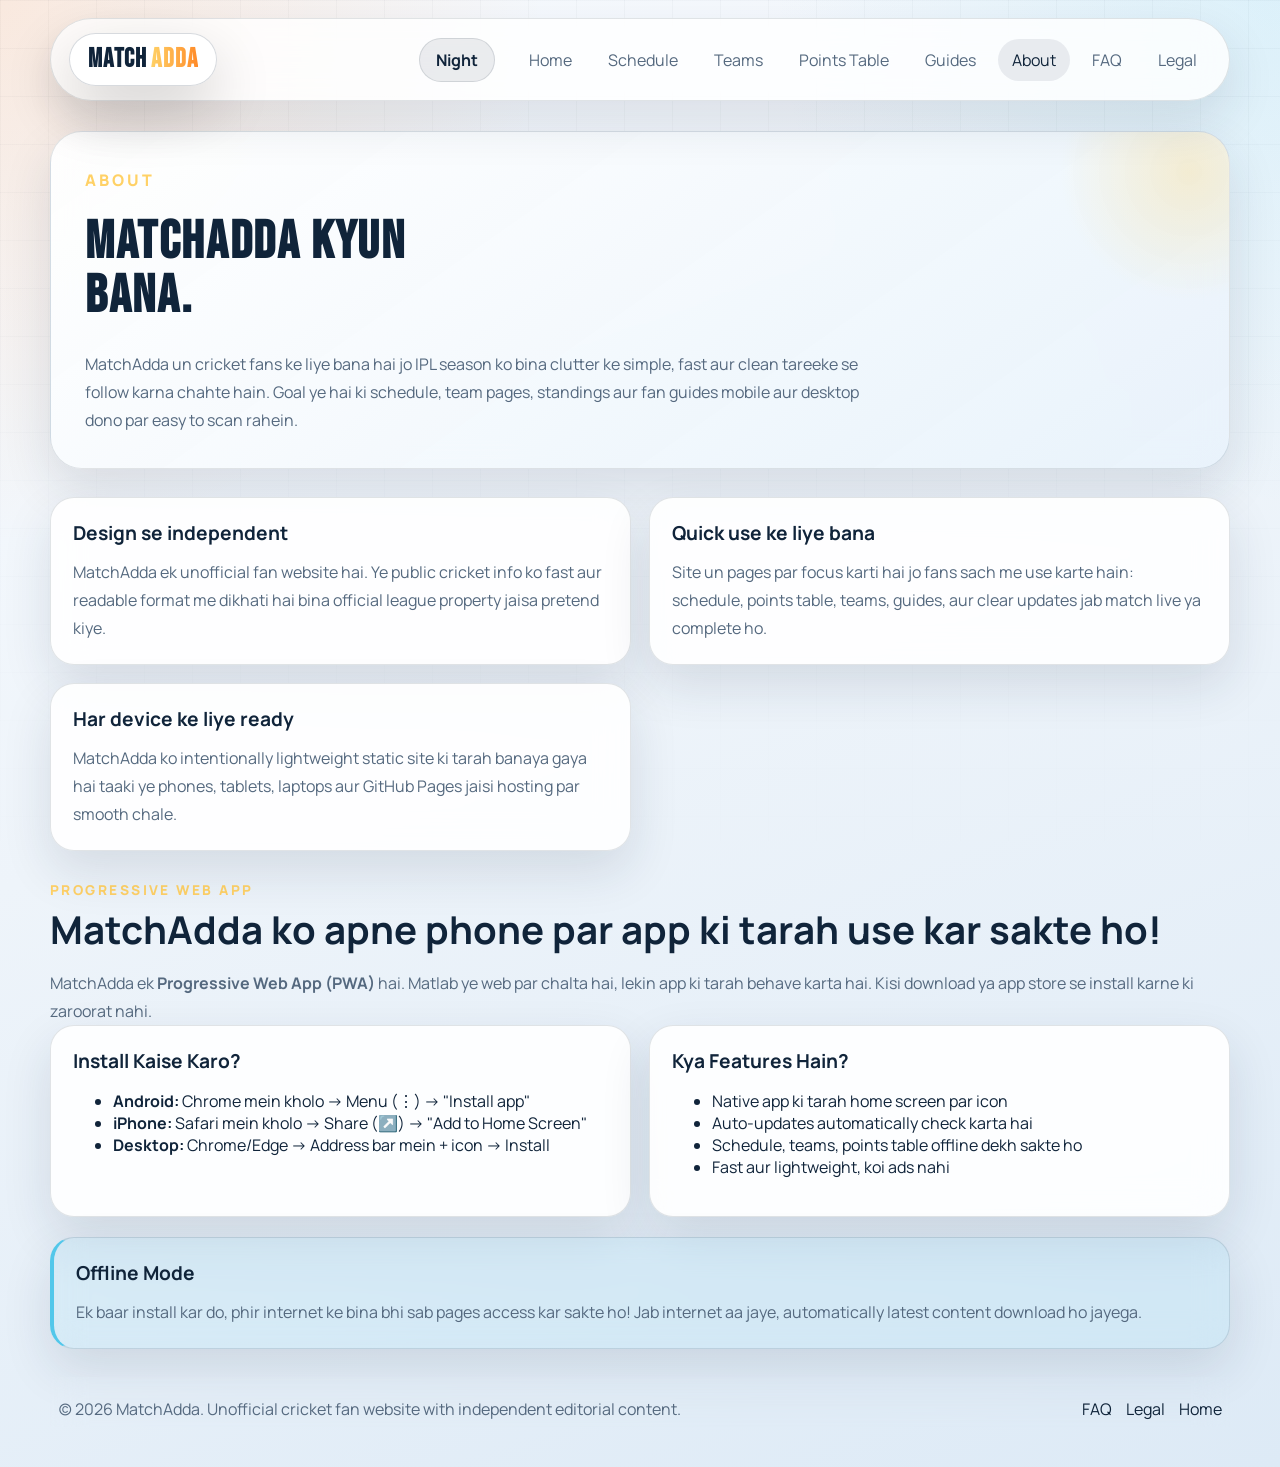
==== commit 63460ab4: "Add files via upload" ====
--- a/about.html
+++ b/about.html
@@ -29,10 +29,7 @@
   <div class="page-shell">
     <header class="site-header">
       <a class="brand brand-photo-link" href="index.html" aria-label="Home">
-        <span class="brand-text">
-          <span class="brand-title"><span class="brand-primary">Match</span><span class="brand-accent">Adda</span></span>
-          <span class="brand-tagline">CRICKET FAN ADDA</span>
-        </span>
+        <span class="brand-title"><span class="brand-primary">Match</span><span class="brand-accent">Adda</span></span>
       </a>
       <button class="nav-toggle" aria-expanded="false" aria-controls="site-nav">Menu</button>
       <nav id="site-nav" class="site-nav">
--- a/style.css
+++ b/style.css
@@ -160,24 +160,18 @@
   color: rgba(33, 52, 72, 0.85);
 }
 
-.brand-text {
-  display: inline-flex;
-  flex-direction: column;
-  align-items: flex-start;
-  gap: 2px;
-  min-width: 0;
-}
-
 .brand-title {
   display: inline-flex;
   align-items: center;
-  gap: 0.18em;
+  gap: 0.15em;
   font-family: "Bebas Neue", sans-serif;
-  font-size: clamp(1.15rem, 1.75vw, 1.6rem);
+  font-size: clamp(0.95rem, 2.5vw, 1.6rem);
   font-weight: 900;
   letter-spacing: 0.05em;
   text-transform: uppercase;
   color: #fff;
+  margin: 0;
+  white-space: nowrap;
 }
 
 .brand-primary {
@@ -188,6 +182,7 @@
   background: linear-gradient(90deg, #ffd166 0%, #ff8b29 100%);
   -webkit-background-clip: text;
   -webkit-text-fill-color: transparent;
+  background-clip: text;
 }
 
 .brand-tagline {
